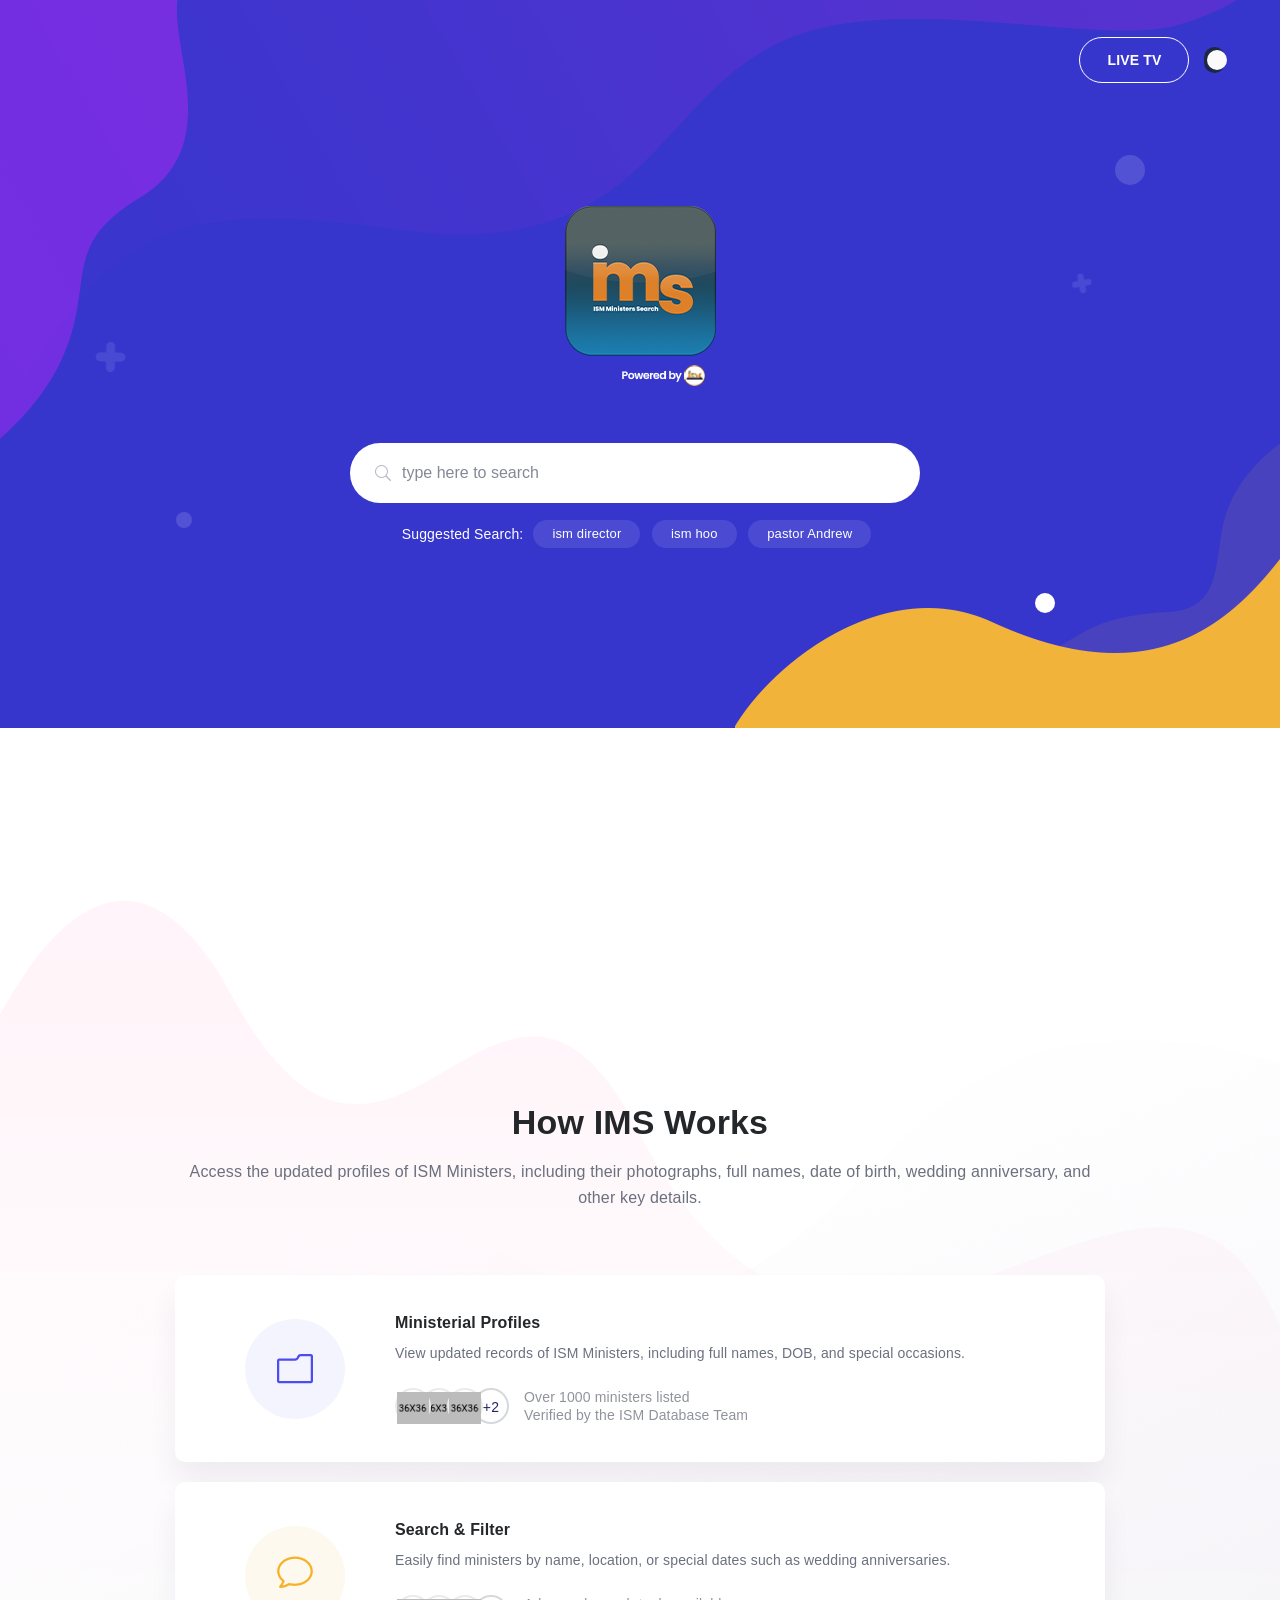
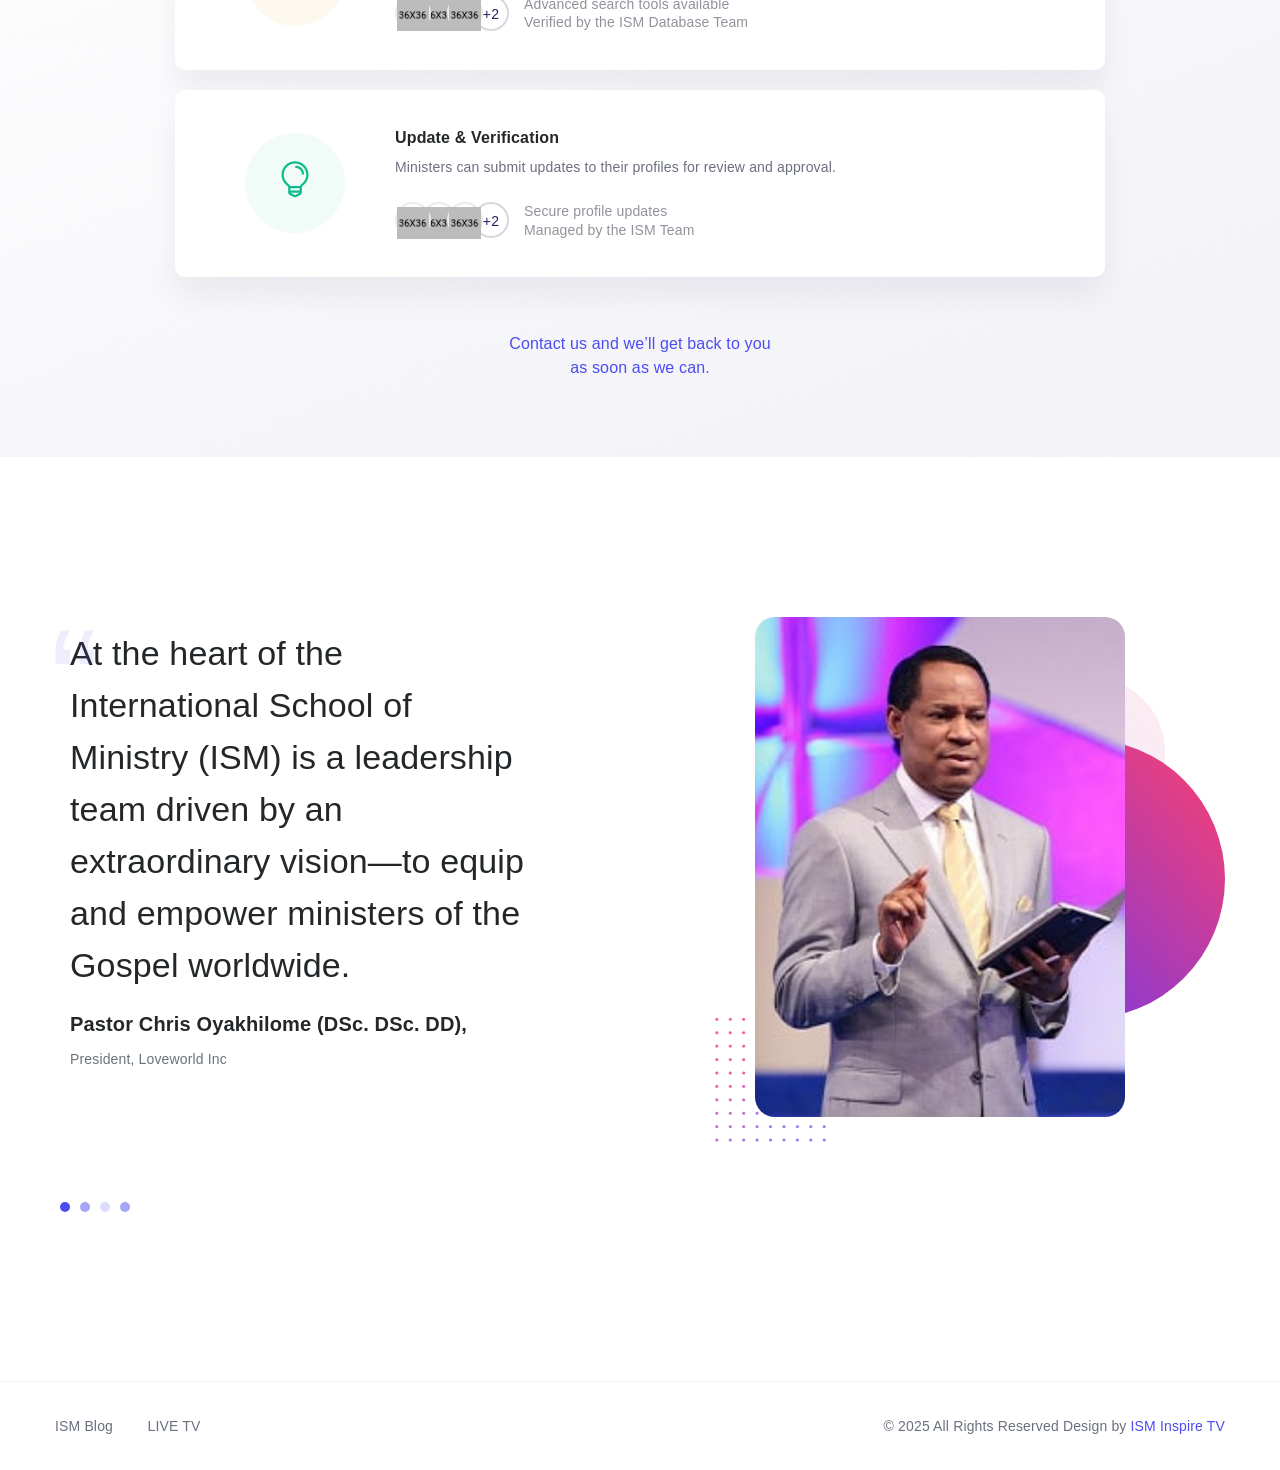
==== ims-placeholder/index.html @ 6113e7a0 "updated project files" ====
<!doctype html>
<html lang="en">

<head>
    <!-- Required meta tags -->
    <meta charset="utf-8">
    <meta name="viewport" content="width=device-width, initial-scale=1, shrink-to-fit=no">
    <link rel="shortcut icon" href="img/favicon.ico" type="image/x-icon">
    <!-- Bootstrap CSS -->
    <link rel="stylesheet" href="assets/bootstrap/css/bootstrap.min.css">
    <link rel="stylesheet" href="assets/slick/slick.css">
    <link rel="stylesheet" href="assets/slick/slick-theme.css">
    <!-- icon css-->
    <link rel="stylesheet" href="assets/elagent-icon/style.css">
    <link rel="stylesheet" href="assets/niceselectpicker/nice-select.css">
    <link rel="stylesheet" href="assets/animation/animate.css">
    <link rel="stylesheet" href="assets/mcustomscrollbar/jquery.mCustomScrollbar.min.css">
    <link rel="stylesheet" href="css/style-main.css">
    <link rel="stylesheet" href="css/responsive.css">
    <title>IMS</title>
</head>

<body data-scroll-animation="true">
    <div id="preloader">
        <div id="ctn-preloader" class="ctn-preloader">
            <div class="round_spinner">
                <div class="spinner"></div>
                <div class="text">
                    <img src="img/spinner_logo.png" alt="">
                    <h4><span>IMS</h4>
                </div>
            </div>
            <h2 class="head">Did You Know?</h2>
            <p></p>
        </div>
    </div>
    <div class="body_wrapper">
        <nav class="navbar navbar-expand-lg menu_one menu_purple sticky-nav">
            <div class="container">
              
                <button class="navbar-toggler collapsed" type="button" data-toggle="collapse"
                    data-target="#navbarSupportedContent" aria-controls="navbarSupportedContent" aria-expanded="false"
                    aria-label="Toggle navigation">
                    <span class="menu_toggle">
                        <span class="hamburger">
                            <span></span>
                            <span></span>
                            <span></span>
                        </span>
                        <span class="hamburger-cross">
                            <span></span>
                            <span></span>
                        </span>
                    </span>
                </button>

                <div class="collapse navbar-collapse" id="navbarSupportedContent">
                    <ul class="navbar-nav menu ml-auto">
                        <li class="nav-item dropdown submenu active">
                            <!--a href="index.html" class="nav-link dropdown-toggle">Home</a>
                            <i class="arrow_carrot-down_alt2 mobile_dropdown_icon" aria-hidden="false" data-toggle="dropdown"></i>
                            <ul class="dropdown-menu">
                                <li class="nav-item active"><a href="index.html" class="nav-link">Ministers Search</a></li>
                                <li class="nav-item"><a href="index-multi.html" class="nav-link">ISMPedia</a></li>
                                <li class="nav-item"><a href="index-classic.html" class="nav-link">FAQ</a></li>
                            </ul>
                        </li>
                        <li class="nav-item dropdown submenu mega_menu tab-demo">
                            <a href="#" class="nav-link dropdown-toggle" role="button" data-toggle="dropdown" aria-haspopup="true" aria-expanded="false">Docs</a>
                            <i class="arrow_carrot-down_alt2 mobile_dropdown_icon" aria-hidden="true" data-toggle="dropdown"></i>
                            <ul class="dropdown-menu sub">
                                <li>
                                    <div class="row">
                                        <div class="col-lg-5 tabHeader">
                                            <ul class="nav flex-column nav-pills" id="v-pills-tab" role="tablist" aria-orientation="vertical">
                                                <li class="nav-item active">
                                                    <a class="nav-link" id="v-pills-doc-tab" data-toggle="pill" href="#v-pills-doc" role="tab" aria-controls="v-pills-doc" aria-selected="true">Doc Archives</a>
                                                </li>
                                                <li class="nav-item">
                                                    <a class="nav-link" id="v-pills-code-tab" data-toggle="pill" href="#v-pills-code" role="tab" aria-controls="v-pills-code" aria-selected="false">Elements</a>
                                                </li>
                                                <li class="nav-item">
                                                    <a class="nav-link" id="v-pills-layout-tab" data-toggle="pill" href="#v-pills-layout" role="tab" aria-controls="v-pills-layout" aria-selected="false">Layouts</a>
                                                </li>
                                                <li class="nav-item">
                                                    <a class="nav-link" id="v-pills-tour-tab" data-toggle="pill" href="#v-pills-tour" role="tab" aria-controls="v-pills-tour" aria-selected="false">Reference</a>
                                                </li>
                                                <li class="nav-item">
                                                    <a class="nav-link" id="v-pills-content-tab" data-toggle="pill" href="#v-pills-content" role="tab" aria-controls="v-pills-content" aria-selected="false">Content</a>
                                                </li>
                                                <li class="nav-item">
                                                    <a class="nav-link" id="v-pills-pages-tab" data-toggle="pill" href="#v-pills-pages" role="tab" aria-controls="v-pills-pages" aria-selected="false">Other Pages</a>
                                                </li>
                                            </ul>
                                        </div>
                                        <div class="col-lg-7">
                                            <div class="tab-content tabContent" id="v-pills-tabContent">
                                                <div class="tab-pane fade active show" id="v-pills-doc" role="tabpanel" aria-labelledby="v-pills-doc-tab">
                                                    <div class="d-flex">
                                                        <ul class="list-unstyled tab_list">
                                                            <li> <a href="doc-main.html"> Doc Topics </a> </li>
                                                            <li> <a href="archive-doc-single.html"> Single Product </a> </li>
                                                            <li> <a href="archive-doc-multi.html"> Multi Products </a> </li>
                                                        </ul>
                                                    </div>
                                                    <div class="text">
                                                        <a href="doc-main.html">
                                                            <p>More Categories</p>
                                                        </a>
                                                        <a href="doc-main.html">
                                                            <p>All docs</p>
                                                        </a>
                                                    </div>
                                                </div>
                                                <div class="tab-pane fade" id="v-pills-code" role="tabpanel" aria-labelledby="v-pills-code-tab">
                                                    <div class="d-flex">
                                                        <ul class="list-unstyled tab_list">
                                                            <li><a href="doc-element-tab.html">Tabs</a></li>
                                                            <li><a href="doc-element-accordion.html">Accordion</a></li>
                                                            <li><a href="doc-element-notice.html">Notice</a></li>
                                                            <li><a href="doc-content-tables.html">Tables</a></li>
                                                        </ul>
                                                        <ul class="list-unstyled tab_list">
                                                            <li><a href="doc-element-hotspots.html">Image Hotspots</a></li>
                                                            <li><a href="doc-element-code.html">Source Code</a></li>
                                                            <li><a href="doc-element-lightbox.html">Image Lightbox</a></li>
                                                            <li><a href="doc-ref-cheatsheet.html">Cheatsheet</a></li>
                                                        </ul>
                                                    </div>
                                                    <div class="text">
                                                        <a href="#">
                                                            <p>More Categories</p>
                                                        </a>
                                                        <a href="doc-main.html">
                                                            <p>All docs</p>
                                                        </a>
                                                    </div>
                                                </div>
                                                <div class="tab-pane fade" id="v-pills-layout" role="tabpanel" aria-labelledby="v-pills-layout-tab">
                                                    <div class="d-flex">
                                                        <ul class="list-unstyled tab_list">
                                                            <li><a href="doc-element-hotspots.html">Left Sidebar</a></li>
                                                            <li><a href="doc-content-video.html">Full-width</a></li>
                                                            <li><a href="doc-layout-banner-gradient.html">Gradient Banner</a></li>
                                                            <li><a href="doc-layout-banner-empty.html">Without Banner</a></li>
                                                        </ul>
                                                    </div>
                                                    <div class="text">
                                                        <a href="#">
                                                            <p>More Categories</p>
                                                        </a>
                                                        <a href="#">
                                                            <p>All docs</p>
                                                        </a>
                                                    </div>
                                                </div>
                                                <div class="tab-pane fade" id="v-pills-tour" role="tabpanel" aria-labelledby="v-pills-tour-tab">
                                                    <div class="d-flex">
                                                        <ul class="list-unstyled tab_list w_100">
                                                            <li><a href="doc-ref-cheatsheet.html">Cheatsheet</a></li>
                                                            <li><a href="doc-ref-footnote.html">Footnotes</a></li>
                                                            <li><a href="doc-tour.html">Interface Tour</a></li>
                                                            <li><a href="doc-ref-can-use.html">Can I Use</a></li>
                                                            <li><a href="doc-content-tooltip.html">Tooltips & Direction</a></li>
                                                            <li><a href="doc-ref-shortcuts.html">Keyboard Shortcuts</a></li>
                                                        </ul>
                                                    </div>
                                                    <div class="text">
                                                        <a href="#">
                                                            <p>More Categories</p>
                                                        </a>
                                                        <a href="#">
                                                            <p>All docs</p>
                                                        </a>
                                                    </div>
                                                </div>
                                                <div class="tab-pane fade" id="v-pills-content" role="tabpanel" aria-labelledby="v-pills-content-tab">
                                                    <div class="d-flex">
                                                        <ul class="list-unstyled tab_list">
                                                            <li><a href="doc-content-image.html">Image</a></li>
                                                            <li><a class="active" href="doc-content-tables.html">Tables</a></li>
                                                            <li><a href="doc-content-video.html">Video</a></li>
                                                            <li><a href="typography.html">Typography</a></li>
                                                            <li><a href="doc-content-tooltip.html">Tooltips & Direction</a></li>
                                                        </ul>
                                                    </div>
                                                    <div class="text">
                                                        <a href="#">
                                                            <p>More Categories</p>
                                                        </a>
                                                        <a href="#">
                                                            <p>All docs</p>
                                                        </a>
                                                    </div>
                                                </div>
                                                <div class="tab-pane fade" id="v-pills-pages" role="tabpanel" aria-labelledby="v-pills-pages-tab">
                                                    <div class="d-flex">
                                                        <ul class="list-unstyled tab_list">
                                                            <li> <a href="onepage.html">Onepage</a> </li>
                                                            <li> <a href="doc-main.html">Doc Topics</a></li>
                                                            <li> <a href="doc-tour.html">Cheatsheet</a> </li>
                                                            <li> <a href="doc-changelog.html">Changelog</a> </li>
                                                        </ul>
                                                    </div>
                                                    <div class="text">
                                                        <a href="#">
                                                            <p>More Categories</p>
                                                        </a>
                                                        <a href="doc-main.html">
                                                            <p>All docs</p>
                                                        </a>
                                                    </div>
                                                </div>
                                            </div>
                                        </div>
                                    </div>
                                </li>
                            </ul>
                        </li>
                        <li class="nav-item dropdown submenu">
                            <a class="nav-link dropdown-toggle" href="#" role="button" data-toggle="dropdown"
                                aria-haspopup="true" aria-expanded="false">
                                Pages
                            </a>
                            <i class="arrow_carrot-down_alt2 mobile_dropdown_icon" aria-hidden="false"
                                data-toggle="dropdown"></i>
                            <ul class="dropdown-menu">
                                <li class="nav-item"><a href="onepage.html" class="nav-link">Onepage Doc</a></li>
                                <li class="nav-item"><a href="contact.html" class="nav-link">Contact</a></li>
                                <li class="nav-item"><a href="typography.html" class="nav-link">Typography</a></li>
                                <li class="nav-item"><a href="404-error.html" class="nav-link">404 Error</a></li>
                            </ul>
                        </li>
                        <li class="nav-item dropdown submenu">
                            <a class="nav-link dropdown-toggle" href="forums.html" role="button" data-toggle="dropdown" aria-haspopup="true" aria-expanded="false">
                                Forum
                            </a>
                            <i class="arrow_carrot-down_alt2 mobile_dropdown_icon" aria-hidden="false"
                               data-toggle="dropdown"></i>
                            <ul class="dropdown-menu">
                                <li class="nav-item"><a href="forums.html" class="nav-link">Forums Root</a></li>
                                <li class="nav-item"><a href="forum-topics.html" class="nav-link">Forum Topics</a></li>
                                <li class="nav-item"><a href="forum-single.html" class="nav-link">Topic Details</a></li>
                                <li class="nav-item"><a href="forum-profile.html" class="nav-link">User Profile</a></li>
                            </ul>
                        </li>
                        <li class="nav-item dropdown submenu">
                            <a class="nav-link dropdown-toggle" href="#" role="button" data-toggle="dropdown"
                                aria-haspopup="true" aria-expanded="false">
                                Blog
                            </a>
                            <i class="arrow_carrot-down_alt2 mobile_dropdown_icon" aria-hidden="false"
                                data-toggle="dropdown"></i>
                            <ul class="dropdown-menu">
                                <li class="nav-item"><a href="blog-grid.html" class="nav-link">Blog Grid</a></li>
                                <li class="nav-item"><a href="blog-grid-two.html" class="nav-link">Blog Grid Two</a>
                                </li>
                                <li class="nav-item"><a href="blog-list.html" class="nav-link">Blog List</a></li>
                                <li class="nav-item"><a href="blog-single.html" class="nav-link">Blog Details</a></li>
                            </ul>
                        </li>
                    </ul-->
                    <div class="right-nav">
                        <a class="nav_btn" href="https://isminspire.tv" target="_blank">LIVE TV</a>
                        <div class="px-2 js-darkmode-btn" title="Toggle dark mode">
                            <label for="something" class="tab-btn tab-btns">
                                <ion-icon name="moon"></ion-icon>
                            </label>
                            <label for="something" class="tab-btn">
                                <ion-icon name="sunny"></ion-icon>
                            </label>
                            <label class=" ball" for="something"></label>
                            <input type="checkbox" name="something" id="something" class="dark_mode_switcher">
                        </div>
                    </div>
                </div>
            </div>
        </nav>

        <section class="doc_banner_area banner_creative1">
            <ul class="list-unstyled banner_shap_img">
                <li><img src="img/new/banner_shap1.png" alt=""></li>
                <li><img src="img/new/banner_shap4.png" alt=""></li>
                <li><img src="img/new/banner_shap3.png" alt=""></li>
                <li><img src="img/new/banner_shap2.png" alt=""></li>
                <li><img data-parallax='{"x": -180, "y": 80, "rotateY":2000}' src="img/new/plus1.png" alt=""></li>
                <li><img data-parallax='{"x": -50, "y": -160, "rotateZ":200}' src="img/new/plus2.png" alt=""></li>
                <li></li>
                <li></li>
                <li></li>
            </ul>
            <div class="container">
                <div class="doc_banner_content">
                    <img src="img/logo2.png" alt="IMS - Powered by ISM" class="banner-image wow fadeInUp">
                </div>
                
                <form action="search_results.html" method="GET" class="header_search_form">
                        <div class="header_search_form_info">
                            <div class="form-group">
                                <div class="input-wrapper">
                                    <i class="icon_search"></i>
                                    <input type='search' id="searchbox" autocomplete="off" name="search"
                                        placeholder="type here to search" />
                                                </ul>
                                            </li>
                                        </ul>
                                    </div>  
                                </div>
                            </div>

                        </div>
                        <div class="header_search_keyword">
                            <span class="header-search-form__keywords-label">Suggested Search:</span>
                            <ul class="list-unstyled">
                                <li class="wow fadeInUp" data-wow-delay="0.2s"><a href="#">ism director</a></li>
                                <li class="wow fadeInUp" data-wow-delay="0.3s"><a href="#">ism hoo</a></li>
                                <li class="wow fadeInUp" data-wow-delay="0.4s"><a href="#">pastor Andrew</a></li>
                            </ul>
                        </div>
                    </form>
                </div>
            </div>
        </section>
        <section class="doc_community_area">
            <img class="shap_one" src="img/new/community_bg_shap_one.png" alt="">
            <img class="shap_two" src="img/new/community_bg_shap_two.png" alt="">
            <div class="container">
                <div class="doc_title text-center">
                    <h2 class="wow fadeInUp" data-wow-delay="0.2s">How IMS Works</h2>
                    <p class="wow fadeInUp" data-wow-delay="0.4s">Access the updated profiles of ISM Ministers, including their photographs, full names, date of birth, wedding anniversary, and other key details.</p>
                </div>
                
                <div class="doc_community_info">
                    <div class="doc_community_item wow fadeInUp" data-wow-delay="0.2s">
                        <div class="doc_community_icon">
                            <i class="icon_folder-alt"></i>
                        </div>
                        <div class="doc_entry_content">
                            <a href="#">
                                <h4>Ministerial Profiles</h4>
                            </a>
                            <p>View updated records of ISM Ministers, including full names, DOB, and special occasions.</p>
                            <div class="doc_entry_info">
                                <ul class="list-unstyled author_avatar">
                                    <li><img src="img/new/img_02.png" alt="Minister 1"></li>
                                    <li><img src="img/new/img_03.png" alt="Minister 2"></li>
                                    <li><img src="img/new/img_04.png" alt="Minister 3"></li>
                                    <li>+2</li>
                                </ul>
                                <div class="text">
                                    Over 1000 ministers listed<br> Verified by the ISM Database Team
                                </div>
                            </div>
                        </div>
                    </div>
                
                    <div class="doc_community_item wow fadeInUp" data-wow-delay="0.3s">
                        <div class="doc_community_icon">
                            <i class="icon_comment_alt"></i>
                        </div>
                        <div class="doc_entry_content">
                            <a href="#">
                                <h4>Search & Filter</h4>
                            </a>
                            <p>Easily find ministers by name, location, or special dates such as wedding anniversaries.</p>
                            <div class="doc_entry_info">
                                <ul class="list-unstyled author_avatar">
                                    <li><img src="img/new/img_02.png" alt="Minister 1"></li>
                                    <li><img src="img/new/img_03.png" alt="Minister 2"></li>
                                    <li><img src="img/new/img_04.png" alt="Minister 3"></li>
                                    <li>+2</li>
                                </ul>
                                <div class="text">
                                    Advanced search tools available<br> Verified by the ISM Database Team
                                </div>
                            </div>
                        </div>
                    </div>
                
                    <div class="doc_community_item wow fadeInUp" data-wow-delay="0.4s">
                        <div class="doc_community_icon">
                            <i class="icon_lightbulb_alt"></i>
                        </div>
                        <div class="doc_entry_content">
                            <a href="#">
                                <h4>Update & Verification</h4>
                            </a>
                            <p>Ministers can submit updates to their profiles for review and approval.</p>
                            <div class="doc_entry_info">
                                <ul class="list-unstyled author_avatar">
                                    <li><img src="img/new/img_02.png" alt="Minister 1"></li>
                                    <li><img src="img/new/img_03.png" alt="Minister 2"></li>
                                    <li><img src="img/new/img_04.png" alt="Minister 3"></li>
                                    <li>+2</li>
                                </ul>
                                <div class="text">
                                    Secure profile updates<br> Managed by the ISM Team
                                </div>
                            </div>
                        </div>
                    </div>
                </div>
                
                    <div class="text-center wow fadeInUp" data-wow-delay="0.4s">
                        <a href="#" class="question_text">Contact us and we’ll get back to you<br>
                            as soon as we can.
                        </a>
                    </div>
                </div>
            </div>
        </section>
        <section class="doc_testimonial_area">
            <div class="container">
                <div class="row">
                    <div class="col-lg-6">
                        <div class="doc_testimonial_slider">
                            <div class="item">
                                <h3>At the heart of the International School of Ministry (ISM) is a leadership team driven by an 
                                    extraordinary vision—to equip and empower ministers of the Gospel worldwide.</h3>
                                <div class="name"> 
                                    <h5>Pastor Chris Oyakhilome (DSc. DSc. DD),</h5>
                                    <span>President, Loveworld Inc</span>
                                </div>
                                <a href="#" class="sign"><img src="img/new/sign.png" alt=""></a>
                            </div>
                            <div class="item">
                                <h3>Pastor Chris has impacted countless lives across the globe through 
                                    his deep revelations of God’s Word, dynamic teaching ministry, and commitment 
                                    to raising ministers who walk in the fullness of their calling.</h3>
                                <div class="name">
                                    <h5>Pastor Deola Phillips,</h5>
                                    <span>Director, ISM</span>
                                </div>
                                <a href="#" class="sign"><img src="img/new/sign.png" alt=""></a>
                            </div>
                            <div class="item">
                                <h3>At the heart of the International School of Ministry (ISM) is a leadership team driven by an 
                                    extraordinary vision—to equip and empower ministers of the Gospel worldwide.</h3>
                                <div class="name">
                                    <h5>Pastor Chris Oyakhilome (DSc. DSc. DD),</h5>
                                    <span>President, Loveworld Inc</span>
                                </div>
                                <a href="#" class="sign"><img src="img/new/sign.png" alt=""></a>
                            </div>
                            <div class="item">
                                <h3>Pastor Chris has impacted countless lives across the globe through 
                                    his deep revelations of God’s Word, dynamic teaching ministry, and commitment 
                                    to raising ministers who walk in the fullness of their calling.</h3>
                                <div class="name">
                                    <h5>Pastor Deola Phillips,</h5>
                                    <span>Director, ISM</span>
                                    </div>
                                <a href="#" class="sign"><img src="img/new/sign.png" alt=""></a>
                            </div>
                        </div>
                    </div>
                    <div class="col-lg-6">
                        <div class="doc_img_slider">
                            <div class="item">
                                <img class="dot" src="img/new/dot.png" alt="">
                                <div class="round one"></div>
                                <div class="round two"></div>
                                <img src="img/pco.png" alt="">
                            </div>
                            <div class="item">
                                <img class="dot" src="img/new/dot.png" alt="">
                                <div class="round one"></div>
                                <div class="round two"></div>
                                <img src="img/pdd.png" alt="">
                            </div>
                            <div class="item">
                                <img class="dot" src="img/new/dot.png" alt="">
                                <div class="round one"></div>
                                <div class="round two"></div>
                                <img src="img/pco.png" alt="">
                            </div>
                            <div class="item">
                                <img class="dot" src="img/new/dot.png" alt="">
                                <div class="round one"></div>
                                <div class="round two"></div>
                                <img src="img/pdd.png" alt="">
                            </div>
                        </div>
                    </div>
                </div>
            </div>
        </section>

        <footer class="doc_footer_area">                        
            <div class="doc_footer_bottom">
                <div class="container d-flex justify-content-between">
                    <ul class="doc_footer_menu list-unstyled wow fadeInUp" data-wow-delay="0.2s">
                        <li><a href="#">ISM Blog</a></li>
                        <li><a href="https://isminspire.tv" target="_blank">LIVE TV</a></li>

                    </ul>
                    <p class="wow fadeInUp" data-wow-delay="0.3s">© 2025 All Rights Reserved Design by
                        <span>ISM Inspire TV</span>
                    </p>
                </div>
            </div>
        </footer>
    </div>

    <!-- Back to top button -->
    <a id="back-to-top" title="Back to Top"></a>

    <!-- Optional JavaScript -->
    <!-- jQuery first, then Popper.js, then Bootstrap JS -->
    <script src="js/jquery-3.5.1.min.js"></script>
    <script src="assets/bootstrap/js/popper.min.js"></script>
    <script src="assets/bootstrap/js/bootstrap.min.js"></script>
    <script src="js/pre-loader.js"></script>
    <script src="assets/slick/slick.min.js"></script>
    <script src="js/jquery.parallax-scroll.js"></script>
    <script src="assets/niceselectpicker/jquery.nice-select.min.js"></script>
    <script src="assets/wow/wow.min.js"></script>
    <script src="assets/mcustomscrollbar/jquery.mCustomScrollbar.concat.min.js"></script>
    <script src="assets/magnify-pop/jquery.magnific-popup.min.js"></script>
    <script src="js/plugins.js"></script>
    <script src="https://unpkg.com/ionicons@5.4.0/dist/ionicons.js"></script>
    <script src="js/main.js"></script>
</body>
</html>
---- ims-placeholder/assets/elagent-icon/style.css ----
@font-face {
	font-family: 'ElegantIcons';
	src:url('fonts/ElegantIcons.eot');
	src:url('fonts/ElegantIcons.eot?#iefix') format('embedded-opentype'),
		url('fonts/ElegantIcons.woff') format('woff'),
		url('fonts/ElegantIcons.ttf') format('truetype'),
		url('fonts/ElegantIcons.svg#ElegantIcons') format('svg');
	font-weight: normal;
	font-style: normal;
}

/* Use the following CSS code if you want to use data attributes for inserting your icons */
[data-icon]:before {
	font-family: 'ElegantIcons';
	content: attr(data-icon);
	speak: none;
	font-weight: normal;
	font-variant: normal;
	text-transform: none;
	line-height: 1;
	-webkit-font-smoothing: antialiased;
	-moz-osx-font-smoothing: grayscale;
}

/* Use the following CSS code if you want to have a class per icon */
/*
Instead of a list of all class selectors,
you can use the generic selector below, but it's slower:
[class*="your-class-prefix"] {
*/
.arrow_up, .arrow_down, .arrow_left, .arrow_right, .arrow_left-up, .arrow_right-up, .arrow_right-down, .arrow_left-down, .arrow-up-down, .arrow_up-down_alt, .arrow_left-right_alt, .arrow_left-right, .arrow_expand_alt2, .arrow_expand_alt, .arrow_condense, .arrow_expand, .arrow_move, .arrow_carrot-up, .arrow_carrot-down, .arrow_carrot-left, .arrow_carrot-right, .arrow_carrot-2up, .arrow_carrot-2down, .arrow_carrot-2left, .arrow_carrot-2right, .arrow_carrot-up_alt2, .arrow_carrot-down_alt2, .arrow_carrot-left_alt2, .arrow_carrot-right_alt2, .arrow_carrot-2up_alt2, .arrow_carrot-2down_alt2, .arrow_carrot-2left_alt2, .arrow_carrot-2right_alt2, .arrow_triangle-up, .arrow_triangle-down, .arrow_triangle-left, .arrow_triangle-right, .arrow_triangle-up_alt2, .arrow_triangle-down_alt2, .arrow_triangle-left_alt2, .arrow_triangle-right_alt2, .arrow_back, .icon_minus-06, .icon_plus, .icon_close, .icon_check, .icon_minus_alt2, .icon_plus_alt2, .icon_close_alt2, .icon_check_alt2, .icon_zoom-out_alt, .icon_zoom-in_alt, .icon_search, .icon_box-empty, .icon_box-selected, .icon_minus-box, .icon_plus-box, .icon_box-checked, .icon_circle-empty, .icon_circle-slelected, .icon_stop_alt2, .icon_stop, .icon_pause_alt2, .icon_pause, .icon_menu, .icon_menu-square_alt2, .icon_menu-circle_alt2, .icon_ul, .icon_ol, .icon_adjust-horiz, .icon_adjust-vert, .icon_document_alt, .icon_documents_alt, .icon_pencil, .icon_pencil-edit_alt, .icon_pencil-edit, .icon_folder-alt, .icon_folder-open_alt, .icon_folder-add_alt, .icon_info_alt, .icon_error-oct_alt, .icon_error-circle_alt, .icon_error-triangle_alt, .icon_question_alt2, .icon_question, .icon_comment_alt, .icon_chat_alt, .icon_vol-mute_alt, .icon_volume-low_alt, .icon_volume-high_alt, .icon_quotations, .icon_quotations_alt2, .icon_clock_alt, .icon_lock_alt, .icon_lock-open_alt, .icon_key_alt, .icon_cloud_alt, .icon_cloud-upload_alt, .icon_cloud-download_alt, .icon_image, .icon_images, .icon_lightbulb_alt, .icon_gift_alt, .icon_house_alt, .icon_genius, .icon_mobile, .icon_tablet, .icon_laptop, .icon_desktop, .icon_camera_alt, .icon_mail_alt, .icon_cone_alt, .icon_ribbon_alt, .icon_bag_alt, .icon_creditcard, .icon_cart_alt, .icon_paperclip, .icon_tag_alt, .icon_tags_alt, .icon_trash_alt, .icon_cursor_alt, .icon_mic_alt, .icon_compass_alt, .icon_pin_alt, .icon_pushpin_alt, .icon_map_alt, .icon_drawer_alt, .icon_toolbox_alt, .icon_book_alt, .icon_calendar, .icon_film, .icon_table, .icon_contacts_alt, .icon_headphones, .icon_lifesaver, .icon_piechart, .icon_refresh, .icon_link_alt, .icon_link, .icon_loading, .icon_blocked, .icon_archive_alt, .icon_heart_alt, .icon_star_alt, .icon_star-half_alt, .icon_star, .icon_star-half, .icon_tools, .icon_tool, .icon_cog, .icon_cogs, .arrow_up_alt, .arrow_down_alt, .arrow_left_alt, .arrow_right_alt, .arrow_left-up_alt, .arrow_right-up_alt, .arrow_right-down_alt, .arrow_left-down_alt, .arrow_condense_alt, .arrow_expand_alt3, .arrow_carrot_up_alt, .arrow_carrot-down_alt, .arrow_carrot-left_alt, .arrow_carrot-right_alt, .arrow_carrot-2up_alt, .arrow_carrot-2dwnn_alt, .arrow_carrot-2left_alt, .arrow_carrot-2right_alt, .arrow_triangle-up_alt, .arrow_triangle-down_alt, .arrow_triangle-left_alt, .arrow_triangle-right_alt, .icon_minus_alt, .icon_plus_alt, .icon_close_alt, .icon_check_alt, .icon_zoom-out, .icon_zoom-in, .icon_stop_alt, .icon_menu-square_alt, .icon_menu-circle_alt, .icon_document, .icon_documents, .icon_pencil_alt, .icon_folder, .icon_folder-open, .icon_folder-add, .icon_folder_upload, .icon_folder_download, .icon_info, .icon_error-circle, .icon_error-oct, .icon_error-triangle, .icon_question_alt, .icon_comment, .icon_chat, .icon_vol-mute, .icon_volume-low, .icon_volume-high, .icon_quotations_alt, .icon_clock, .icon_lock, .icon_lock-open, .icon_key, .icon_cloud, .icon_cloud-upload, .icon_cloud-download, .icon_lightbulb, .icon_gift, .icon_house, .icon_camera, .icon_mail, .icon_cone, .icon_ribbon, .icon_bag, .icon_cart, .icon_tag, .icon_tags, .icon_trash, .icon_cursor, .icon_mic, .icon_compass, .icon_pin, .icon_pushpin, .icon_map, .icon_drawer, .icon_toolbox, .icon_book, .icon_contacts, .icon_archive, .icon_heart, .icon_profile, .icon_group, .icon_grid-2x2, .icon_grid-3x3, .icon_music, .icon_pause_alt, .icon_phone, .icon_upload, .icon_download, .social_facebook, .social_twitter, .social_pinterest, .social_googleplus, .social_tumblr, .social_tumbleupon, .social_wordpress, .social_instagram, .social_dribbble, .social_vimeo, .social_linkedin, .social_rss, .social_deviantart, .social_share, .social_myspace, .social_skype, .social_youtube, .social_picassa, .social_googledrive, .social_flickr, .social_blogger, .social_spotify, .social_delicious, .social_facebook_circle, .social_twitter_circle, .social_pinterest_circle, .social_googleplus_circle, .social_tumblr_circle, .social_stumbleupon_circle, .social_wordpress_circle, .social_instagram_circle, .social_dribbble_circle, .social_vimeo_circle, .social_linkedin_circle, .social_rss_circle, .social_deviantart_circle, .social_share_circle, .social_myspace_circle, .social_skype_circle, .social_youtube_circle, .social_picassa_circle, .social_googledrive_alt2, .social_flickr_circle, .social_blogger_circle, .social_spotify_circle, .social_delicious_circle, .social_facebook_square, .social_twitter_square, .social_pinterest_square, .social_googleplus_square, .social_tumblr_square, .social_stumbleupon_square, .social_wordpress_square, .social_instagram_square, .social_dribbble_square, .social_vimeo_square, .social_linkedin_square, .social_rss_square, .social_deviantart_square, .social_share_square, .social_myspace_square, .social_skype_square, .social_youtube_square, .social_picassa_square, .social_googledrive_square, .social_flickr_square, .social_blogger_square, .social_spotify_square, .social_delicious_square, .icon_printer, .icon_calulator, .icon_building, .icon_floppy, .icon_drive, .icon_search-2, .icon_id, .icon_id-2, .icon_puzzle, .icon_like, .icon_dislike, .icon_mug, .icon_currency, .icon_wallet, .icon_pens, .icon_easel, .icon_flowchart, .icon_datareport, .icon_briefcase, .icon_shield, .icon_percent, .icon_globe, .icon_globe-2, .icon_target, .icon_hourglass, .icon_balance, .icon_rook, .icon_printer-alt, .icon_calculator_alt, .icon_building_alt, .icon_floppy_alt, .icon_drive_alt, .icon_search_alt, .icon_id_alt, .icon_id-2_alt, .icon_puzzle_alt, .icon_like_alt, .icon_dislike_alt, .icon_mug_alt, .icon_currency_alt, .icon_wallet_alt, .icon_pens_alt, .icon_easel_alt, .icon_flowchart_alt, .icon_datareport_alt, .icon_briefcase_alt, .icon_shield_alt, .icon_percent_alt, .icon_globe_alt, .icon_clipboard {
	font-family: 'ElegantIcons';
	speak: none;
	font-style: normal;
	font-weight: normal;
	font-variant: normal;
	text-transform: none;
	line-height: 1;
	-webkit-font-smoothing: antialiased;
}
.arrow_up:before {
	content: "\21";
}
.arrow_down:before {
	content: "\22";
}
.arrow_left:before {
	content: "\23";
}
.arrow_right:before {
	content: "\24";
}
.arrow_left-up:before {
	content: "\25";
}
.arrow_right-up:before {
	content: "\26";
}
.arrow_right-down:before {
	content: "\27";
}
.arrow_left-down:before {
	content: "\28";
}
.arrow-up-down:before {
	content: "\29";
}
.arrow_up-down_alt:before {
	content: "\2a";
}
.arrow_left-right_alt:before {
	content: "\2b";
}
.arrow_left-right:before {
	content: "\2c";
}
.arrow_expand_alt2:before {
	content: "\2d";
}
.arrow_expand_alt:before {
	content: "\2e";
}
.arrow_condense:before {
	content: "\2f";
}
.arrow_expand:before {
	content: "\30";
}
.arrow_move:before {
	content: "\31";
}
.arrow_carrot-up:before {
	content: "\32";
}
.arrow_carrot-down:before {
	content: "\33";
}
.arrow_carrot-left:before {
	content: "\34";
}
.arrow_carrot-right:before {
	content: "\35";
}
.arrow_carrot-2up:before {
	content: "\36";
}
.arrow_carrot-2down:before {
	content: "\37";
}
.arrow_carrot-2left:before {
	content: "\38";
}
.arrow_carrot-2right:before {
	content: "\39";
}
.arrow_carrot-up_alt2:before {
	content: "\3a";
}
.arrow_carrot-down_alt2:before {
	content: "\3b";
}
.arrow_carrot-left_alt2:before {
	content: "\3c";
}
.arrow_carrot-right_alt2:before {
	content: "\3d";
}
.arrow_carrot-2up_alt2:before {
	content: "\3e";
}
.arrow_carrot-2down_alt2:before {
	content: "\3f";
}
.arrow_carrot-2left_alt2:before {
	content: "\40";
}
.arrow_carrot-2right_alt2:before {
	content: "\41";
}
.arrow_triangle-up:before {
	content: "\42";
}
.arrow_triangle-down:before {
	content: "\43";
}
.arrow_triangle-left:before {
	content: "\44";
}
.arrow_triangle-right:before {
	content: "\45";
}
.arrow_triangle-up_alt2:before {
	content: "\46";
}
.arrow_triangle-down_alt2:before {
	content: "\47";
}
.arrow_triangle-left_alt2:before {
	content: "\48";
}
.arrow_triangle-right_alt2:before {
	content: "\49";
}
.arrow_back:before {
	content: "\4a";
}
.icon_minus-06:before {
	content: "\4b";
}
.icon_plus:before {
	content: "\4c";
}
.icon_close:before {
	content: "\4d";
}
.icon_check:before {
	content: "\4e";
}
.icon_minus_alt2:before {
	content: "\4f";
}
.icon_plus_alt2:before {
	content: "\50";
}
.icon_close_alt2:before {
	content: "\51";
}
.icon_check_alt2:before {
	content: "\52";
}
.icon_zoom-out_alt:before {
	content: "\53";
}
.icon_zoom-in_alt:before {
	content: "\54";
}
.icon_search:before {
	content: "\55";
}
.icon_box-empty:before {
	content: "\56";
}
.icon_box-selected:before {
	content: "\57";
}
.icon_minus-box:before {
	content: "\58";
}
.icon_plus-box:before {
	content: "\59";
}
.icon_box-checked:before {
	content: "\5a";
}
.icon_circle-empty:before {
	content: "\5b";
}
.icon_circle-slelected:before {
	content: "\5c";
}
.icon_stop_alt2:before {
	content: "\5d";
}
.icon_stop:before {
	content: "\5e";
}
.icon_pause_alt2:before {
	content: "\5f";
}
.icon_pause:before {
	content: "\60";
}
.icon_menu:before {
	content: "\61";
}
.icon_menu-square_alt2:before {
	content: "\62";
}
.icon_menu-circle_alt2:before {
	content: "\63";
}
.icon_ul:before {
	content: "\64";
}
.icon_ol:before {
	content: "\65";
}
.icon_adjust-horiz:before {
	content: "\66";
}
.icon_adjust-vert:before {
	content: "\67";
}
.icon_document_alt:before {
	content: "\68";
}
.icon_documents_alt:before {
	content: "\69";
}
.icon_pencil:before {
	content: "\6a";
}
.icon_pencil-edit_alt:before {
	content: "\6b";
}
.icon_pencil-edit:before {
	content: "\6c";
}
.icon_folder-alt:before {
	content: "\6d";
}
.icon_folder-open_alt:before {
	content: "\6e";
}
.icon_folder-add_alt:before {
	content: "\6f";
}
.icon_info_alt:before {
	content: "\70";
}
.icon_error-oct_alt:before {
	content: "\71";
}
.icon_error-circle_alt:before {
	content: "\72";
}
.icon_error-triangle_alt:before {
	content: "\73";
}
.icon_question_alt2:before {
	content: "\74";
}
.icon_question:before {
	content: "\75";
}
.icon_comment_alt:before {
	content: "\76";
}
.icon_chat_alt:before {
	content: "\77";
}
.icon_vol-mute_alt:before {
	content: "\78";
}
.icon_volume-low_alt:before {
	content: "\79";
}
.icon_volume-high_alt:before {
	content: "\7a";
}
.icon_quotations:before {
	content: "\7b";
}
.icon_quotations_alt2:before {
	content: "\7c";
}
.icon_clock_alt:before {
	content: "\7d";
}
.icon_lock_alt:before {
	content: "\7e";
}
.icon_lock-open_alt:before {
	content: "\e000";
}
.icon_key_alt:before {
	content: "\e001";
}
.icon_cloud_alt:before {
	content: "\e002";
}
.icon_cloud-upload_alt:before {
	content: "\e003";
}
.icon_cloud-download_alt:before {
	content: "\e004";
}
.icon_image:before {
	content: "\e005";
}
.icon_images:before {
	content: "\e006";
}
.icon_lightbulb_alt:before {
	content: "\e007";
}
.icon_gift_alt:before {
	content: "\e008";
}
.icon_house_alt:before {
	content: "\e009";
}
.icon_genius:before {
	content: "\e00a";
}
.icon_mobile:before {
	content: "\e00b";
}
.icon_tablet:before {
	content: "\e00c";
}
.icon_laptop:before {
	content: "\e00d";
}
.icon_desktop:before {
	content: "\e00e";
}
.icon_camera_alt:before {
	content: "\e00f";
}
.icon_mail_alt:before {
	content: "\e010";
}
.icon_cone_alt:before {
	content: "\e011";
}
.icon_ribbon_alt:before {
	content: "\e012";
}
.icon_bag_alt:before {
	content: "\e013";
}
.icon_creditcard:before {
	content: "\e014";
}
.icon_cart_alt:before {
	content: "\e015";
}
.icon_paperclip:before {
	content: "\e016";
}
.icon_tag_alt:before {
	content: "\e017";
}
.icon_tags_alt:before {
	content: "\e018";
}
.icon_trash_alt:before {
	content: "\e019";
}
.icon_cursor_alt:before {
	content: "\e01a";
}
.icon_mic_alt:before {
	content: "\e01b";
}
.icon_compass_alt:before {
	content: "\e01c";
}
.icon_pin_alt:before {
	content: "\e01d";
}
.icon_pushpin_alt:before {
	content: "\e01e";
}
.icon_map_alt:before {
	content: "\e01f";
}
.icon_drawer_alt:before {
	content: "\e020";
}
.icon_toolbox_alt:before {
	content: "\e021";
}
.icon_book_alt:before {
	content: "\e022";
}
.icon_calendar:before {
	content: "\e023";
}
.icon_film:before {
	content: "\e024";
}
.icon_table:before {
	content: "\e025";
}
.icon_contacts_alt:before {
	content: "\e026";
}
.icon_headphones:before {
	content: "\e027";
}
.icon_lifesaver:before {
	content: "\e028";
}
.icon_piechart:before {
	content: "\e029";
}
.icon_refresh:before {
	content: "\e02a";
}
.icon_link_alt:before {
	content: "\e02b";
}
.icon_link:before {
	content: "\e02c";
}
.icon_loading:before {
	content: "\e02d";
}
.icon_blocked:before {
	content: "\e02e";
}
.icon_archive_alt:before {
	content: "\e02f";
}
.icon_heart_alt:before {
	content: "\e030";
}
.icon_star_alt:before {
	content: "\e031";
}
.icon_star-half_alt:before {
	content: "\e032";
}
.icon_star:before {
	content: "\e033";
}
.icon_star-half:before {
	content: "\e034";
}
.icon_tools:before {
	content: "\e035";
}
.icon_tool:before {
	content: "\e036";
}
.icon_cog:before {
	content: "\e037";
}
.icon_cogs:before {
	content: "\e038";
}
.arrow_up_alt:before {
	content: "\e039";
}
.arrow_down_alt:before {
	content: "\e03a";
}
.arrow_left_alt:before {
	content: "\e03b";
}
.arrow_right_alt:before {
	content: "\e03c";
}
.arrow_left-up_alt:before {
	content: "\e03d";
}
.arrow_right-up_alt:before {
	content: "\e03e";
}
.arrow_right-down_alt:before {
	content: "\e03f";
}
.arrow_left-down_alt:before {
	content: "\e040";
}
.arrow_condense_alt:before {
	content: "\e041";
}
.arrow_expand_alt3:before {
	content: "\e042";
}
.arrow_carrot_up_alt:before {
	content: "\e043";
}
.arrow_carrot-down_alt:before {
	content: "\e044";
}
.arrow_carrot-left_alt:before {
	content: "\e045";
}
.arrow_carrot-right_alt:before {
	content: "\e046";
}
.arrow_carrot-2up_alt:before {
	content: "\e047";
}
.arrow_carrot-2dwnn_alt:before {
	content: "\e048";
}
.arrow_carrot-2left_alt:before {
	content: "\e049";
}
.arrow_carrot-2right_alt:before {
	content: "\e04a";
}
.arrow_triangle-up_alt:before {
	content: "\e04b";
}
.arrow_triangle-down_alt:before {
	content: "\e04c";
}
.arrow_triangle-left_alt:before {
	content: "\e04d";
}
.arrow_triangle-right_alt:before {
	content: "\e04e";
}
.icon_minus_alt:before {
	content: "\e04f";
}
.icon_plus_alt:before {
	content: "\e050";
}
.icon_close_alt:before {
	content: "\e051";
}
.icon_check_alt:before {
	content: "\e052";
}
.icon_zoom-out:before {
	content: "\e053";
}
.icon_zoom-in:before {
	content: "\e054";
}
.icon_stop_alt:before {
	content: "\e055";
}
.icon_menu-square_alt:before {
	content: "\e056";
}
.icon_menu-circle_alt:before {
	content: "\e057";
}
.icon_document:before {
	content: "\e058";
}
.icon_documents:before {
	content: "\e059";
}
.icon_pencil_alt:before {
	content: "\e05a";
}
.icon_folder:before {
	content: "\e05b";
}
.icon_folder-open:before {
	content: "\e05c";
}
.icon_folder-add:before {
	content: "\e05d";
}
.icon_folder_upload:before {
	content: "\e05e";
}
.icon_folder_download:before {
	content: "\e05f";
}
.icon_info:before {
	content: "\e060";
}
.icon_error-circle:before {
	content: "\e061";
}
.icon_error-oct:before {
	content: "\e062";
}
.icon_error-triangle:before {
	content: "\e063";
}
.icon_question_alt:before {
	content: "\e064";
}
.icon_comment:before {
	content: "\e065";
}
.icon_chat:before {
	content: "\e066";
}
.icon_vol-mute:before {
	content: "\e067";
}
.icon_volume-low:before {
	content: "\e068";
}
.icon_volume-high:before {
	content: "\e069";
}
.icon_quotations_alt:before {
	content: "\e06a";
}
.icon_clock:before {
	content: "\e06b";
}
.icon_lock:before {
	content: "\e06c";
}
.icon_lock-open:before {
	content: "\e06d";
}
.icon_key:before {
	content: "\e06e";
}
.icon_cloud:before {
	content: "\e06f";
}
.icon_cloud-upload:before {
	content: "\e070";
}
.icon_cloud-download:before {
	content: "\e071";
}
.icon_lightbulb:before {
	content: "\e072";
}
.icon_gift:before {
	content: "\e073";
}
.icon_house:before {
	content: "\e074";
}
.icon_camera:before {
	content: "\e075";
}
.icon_mail:before {
	content: "\e076";
}
.icon_cone:before {
	content: "\e077";
}
.icon_ribbon:before {
	content: "\e078";
}
.icon_bag:before {
	content: "\e079";
}
.icon_cart:before {
	content: "\e07a";
}
.icon_tag:before {
	content: "\e07b";
}
.icon_tags:before {
	content: "\e07c";
}
.icon_trash:before {
	content: "\e07d";
}
.icon_cursor:before {
	content: "\e07e";
}
.icon_mic:before {
	content: "\e07f";
}
.icon_compass:before {
	content: "\e080";
}
.icon_pin:before {
	content: "\e081";
}
.icon_pushpin:before {
	content: "\e082";
}
.icon_map:before {
	content: "\e083";
}
.icon_drawer:before {
	content: "\e084";
}
.icon_toolbox:before {
	content: "\e085";
}
.icon_book:before {
	content: "\e086";
}
.icon_contacts:before {
	content: "\e087";
}
.icon_archive:before {
	content: "\e088";
}
.icon_heart:before {
	content: "\e089";
}
.icon_profile:before {
	content: "\e08a";
}
.icon_group:before {
	content: "\e08b";
}
.icon_grid-2x2:before {
	content: "\e08c";
}
.icon_grid-3x3:before {
	content: "\e08d";
}
.icon_music:before {
	content: "\e08e";
}
.icon_pause_alt:before {
	content: "\e08f";
}
.icon_phone:before {
	content: "\e090";
}
.icon_upload:before {
	content: "\e091";
}
.icon_download:before {
	content: "\e092";
}
.social_facebook:before {
	content: "\e093";
}
.social_twitter:before {
	content: "\e094";
}
.social_pinterest:before {
	content: "\e095";
}
.social_googleplus:before {
	content: "\e096";
}
.social_tumblr:before {
	content: "\e097";
}
.social_tumbleupon:before {
	content: "\e098";
}
.social_wordpress:before {
	content: "\e099";
}
.social_instagram:before {
	content: "\e09a";
}
.social_dribbble:before {
	content: "\e09b";
}
.social_vimeo:before {
	content: "\e09c";
}
.social_linkedin:before {
	content: "\e09d";
}
.social_rss:before {
	content: "\e09e";
}
.social_deviantart:before {
	content: "\e09f";
}
.social_share:before {
	content: "\e0a0";
}
.social_myspace:before {
	content: "\e0a1";
}
.social_skype:before {
	content: "\e0a2";
}
.social_youtube:before {
	content: "\e0a3";
}
.social_picassa:before {
	content: "\e0a4";
}
.social_googledrive:before {
	content: "\e0a5";
}
.social_flickr:before {
	content: "\e0a6";
}
.social_blogger:before {
	content: "\e0a7";
}
.social_spotify:before {
	content: "\e0a8";
}
.social_delicious:before {
	content: "\e0a9";
}
.social_facebook_circle:before {
	content: "\e0aa";
}
.social_twitter_circle:before {
	content: "\e0ab";
}
.social_pinterest_circle:before {
	content: "\e0ac";
}
.social_googleplus_circle:before {
	content: "\e0ad";
}
.social_tumblr_circle:before {
	content: "\e0ae";
}
.social_stumbleupon_circle:before {
	content: "\e0af";
}
.social_wordpress_circle:before {
	content: "\e0b0";
}
.social_instagram_circle:before {
	content: "\e0b1";
}
.social_dribbble_circle:before {
	content: "\e0b2";
}
.social_vimeo_circle:before {
	content: "\e0b3";
}
.social_linkedin_circle:before {
	content: "\e0b4";
}
.social_rss_circle:before {
	content: "\e0b5";
}
.social_deviantart_circle:before {
	content: "\e0b6";
}
.social_share_circle:before {
	content: "\e0b7";
}
.social_myspace_circle:before {
	content: "\e0b8";
}
.social_skype_circle:before {
	content: "\e0b9";
}
.social_youtube_circle:before {
	content: "\e0ba";
}
.social_picassa_circle:before {
	content: "\e0bb";
}
.social_googledrive_alt2:before {
	content: "\e0bc";
}
.social_flickr_circle:before {
	content: "\e0bd";
}
.social_blogger_circle:before {
	content: "\e0be";
}
.social_spotify_circle:before {
	content: "\e0bf";
}
.social_delicious_circle:before {
	content: "\e0c0";
}
.social_facebook_square:before {
	content: "\e0c1";
}
.social_twitter_square:before {
	content: "\e0c2";
}
.social_pinterest_square:before {
	content: "\e0c3";
}
.social_googleplus_square:before {
	content: "\e0c4";
}
.social_tumblr_square:before {
	content: "\e0c5";
}
.social_stumbleupon_square:before {
	content: "\e0c6";
}
.social_wordpress_square:before {
	content: "\e0c7";
}
.social_instagram_square:before {
	content: "\e0c8";
}
.social_dribbble_square:before {
	content: "\e0c9";
}
.social_vimeo_square:before {
	content: "\e0ca";
}
.social_linkedin_square:before {
	content: "\e0cb";
}
.social_rss_square:before {
	content: "\e0cc";
}
.social_deviantart_square:before {
	content: "\e0cd";
}
.social_share_square:before {
	content: "\e0ce";
}
.social_myspace_square:before {
	content: "\e0cf";
}
.social_skype_square:before {
	content: "\e0d0";
}
.social_youtube_square:before {
	content: "\e0d1";
}
.social_picassa_square:before {
	content: "\e0d2";
}
.social_googledrive_square:before {
	content: "\e0d3";
}
.social_flickr_square:before {
	content: "\e0d4";
}
.social_blogger_square:before {
	content: "\e0d5";
}
.social_spotify_square:before {
	content: "\e0d6";
}
.social_delicious_square:before {
	content: "\e0d7";
}
.icon_printer:before {
	content: "\e103";
}
.icon_calulator:before {
	content: "\e0ee";
}
.icon_building:before {
	content: "\e0ef";
}
.icon_floppy:before {
	content: "\e0e8";
}
.icon_drive:before {
	content: "\e0ea";
}
.icon_search-2:before {
	content: "\e101";
}
.icon_id:before {
	content: "\e107";
}
.icon_id-2:before {
	content: "\e108";
}
.icon_puzzle:before {
	content: "\e102";
}
.icon_like:before {
	content: "\e106";
}
.icon_dislike:before {
	content: "\e0eb";
}
.icon_mug:before {
	content: "\e105";
}
.icon_currency:before {
	content: "\e0ed";
}
.icon_wallet:before {
	content: "\e100";
}
.icon_pens:before {
	content: "\e104";
}
.icon_easel:before {
	content: "\e0e9";
}
.icon_flowchart:before {
	content: "\e109";
}
.icon_datareport:before {
	content: "\e0ec";
}
.icon_briefcase:before {
	content: "\e0fe";
}
.icon_shield:before {
	content: "\e0f6";
}
.icon_percent:before {
	content: "\e0fb";
}
.icon_globe:before {
	content: "\e0e2";
}
.icon_globe-2:before {
	content: "\e0e3";
}
.icon_target:before {
	content: "\e0f5";
}
.icon_hourglass:before {
	content: "\e0e1";
}
.icon_balance:before {
	content: "\e0ff";
}
.icon_rook:before {
	content: "\e0f8";
}
.icon_printer-alt:before {
	content: "\e0fa";
}
.icon_calculator_alt:before {
	content: "\e0e7";
}
.icon_building_alt:before {
	content: "\e0fd";
}
.icon_floppy_alt:before {
	content: "\e0e4";
}
.icon_drive_alt:before {
	content: "\e0e5";
}
.icon_search_alt:before {
	content: "\e0f7";
}
.icon_id_alt:before {
	content: "\e0e0";
}
.icon_id-2_alt:before {
	content: "\e0fc";
}
.icon_puzzle_alt:before {
	content: "\e0f9";
}
.icon_like_alt:before {
	content: "\e0dd";
}
.icon_dislike_alt:before {
	content: "\e0f1";
}
.icon_mug_alt:before {
	content: "\e0dc";
}
.icon_currency_alt:before {
	content: "\e0f3";
}
.icon_wallet_alt:before {
	content: "\e0d8";
}
.icon_pens_alt:before {
	content: "\e0db";
}
.icon_easel_alt:before {
	content: "\e0f0";
}
.icon_flowchart_alt:before {
	content: "\e0df";
}
.icon_datareport_alt:before {
	content: "\e0f2";
}
.icon_briefcase_alt:before {
	content: "\e0f4";
}
.icon_shield_alt:before {
	content: "\e0d9";
}
.icon_percent_alt:before {
	content: "\e0da";
}
.icon_globe_alt:before {
	content: "\e0de";
}
.icon_clipboard:before {
	content: "\e0e6";
}


	.glyph {
		float: left;
		text-align: center;
		padding: .75em;
		margin: .4em 1.5em .75em 0;
		width: 6em;
text-shadow: none;
	}
        .glyph_big {
        font-size: 128px;
        color: #59c5dc;
        float: left;
        margin-right: 20px;
        }

        .glyph div { padding-bottom: 10px;}

	.glyph input {
		font-family: consolas, monospace;
		font-size: 12px;
		width: 100%;
		text-align: center;
		border: 0;
		box-shadow: 0 0 0 1px #ccc;
		padding: .2em;
                -moz-border-radius: 5px;
                -webkit-border-radius: 5px;
	}
	.centered {
		margin-left: auto;
		margin-right: auto;
	}
	.glyph .fs1 {
		font-size: 2em;
	}
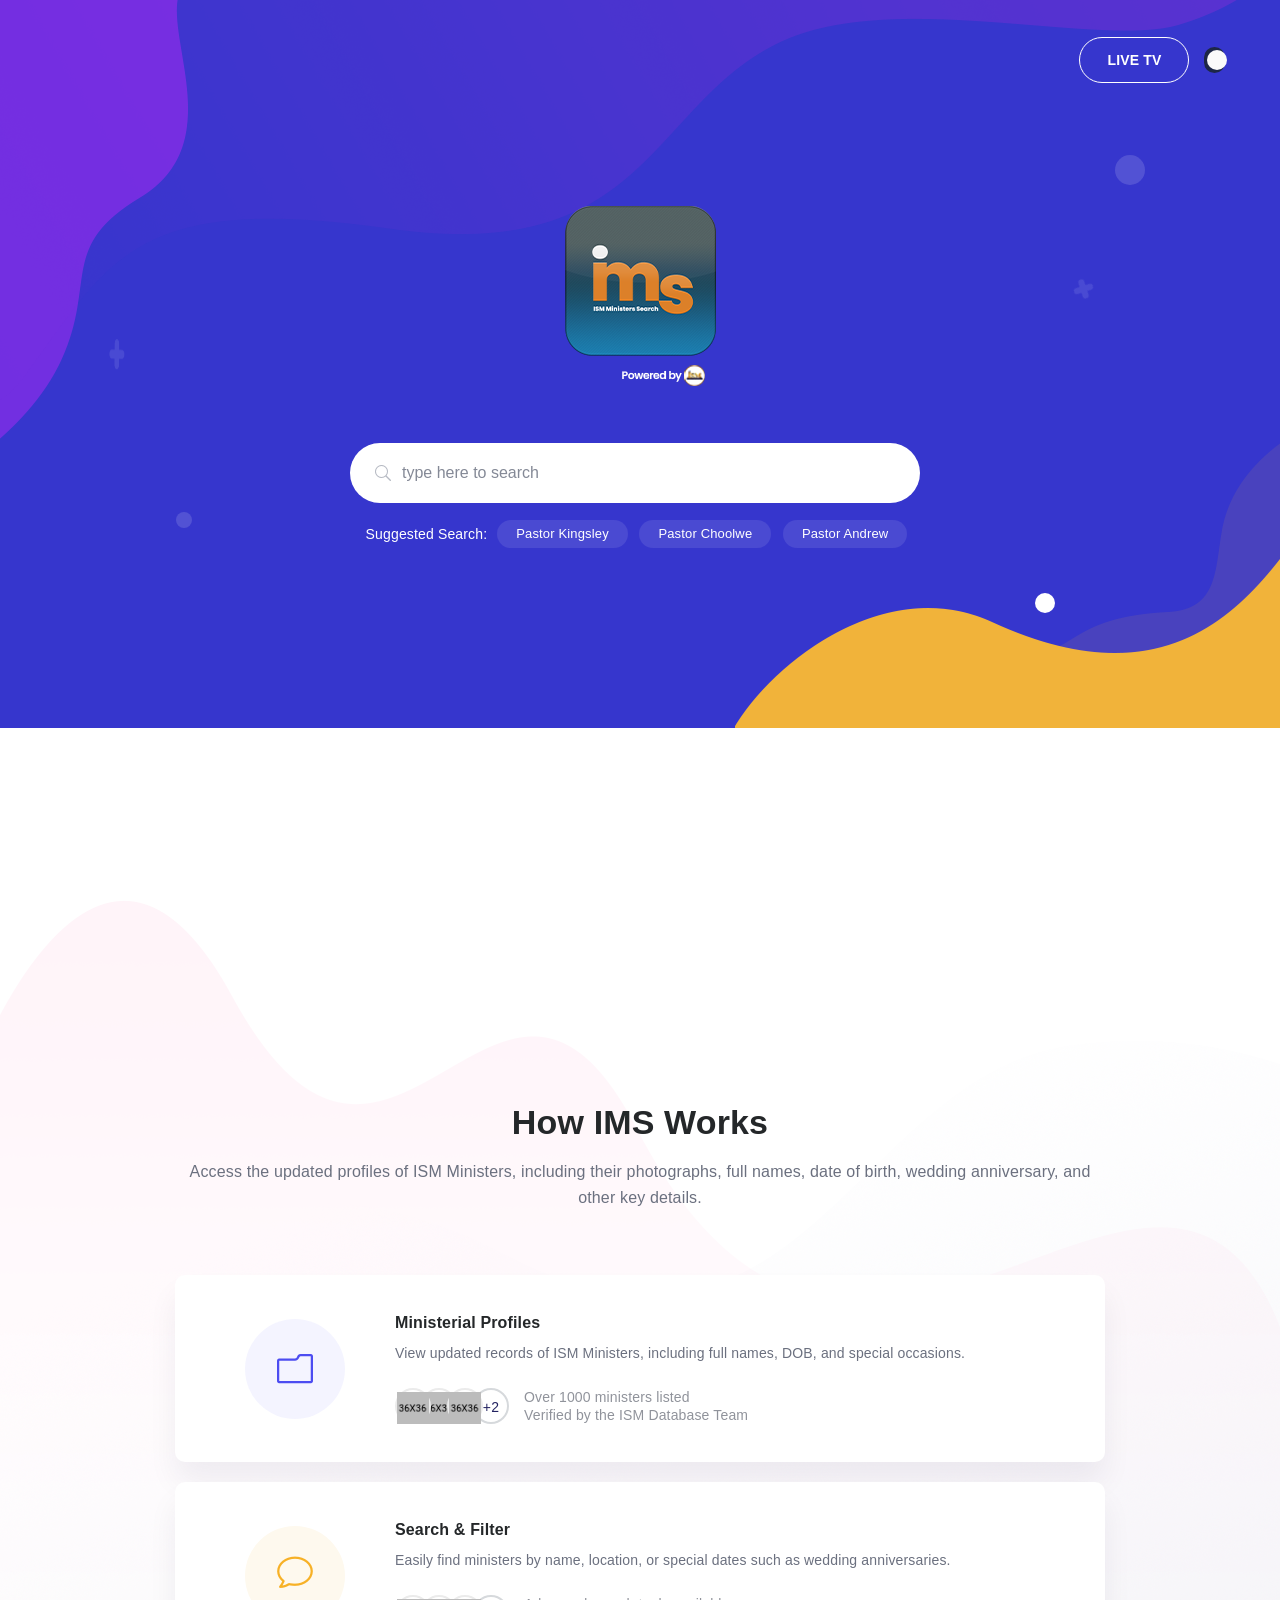
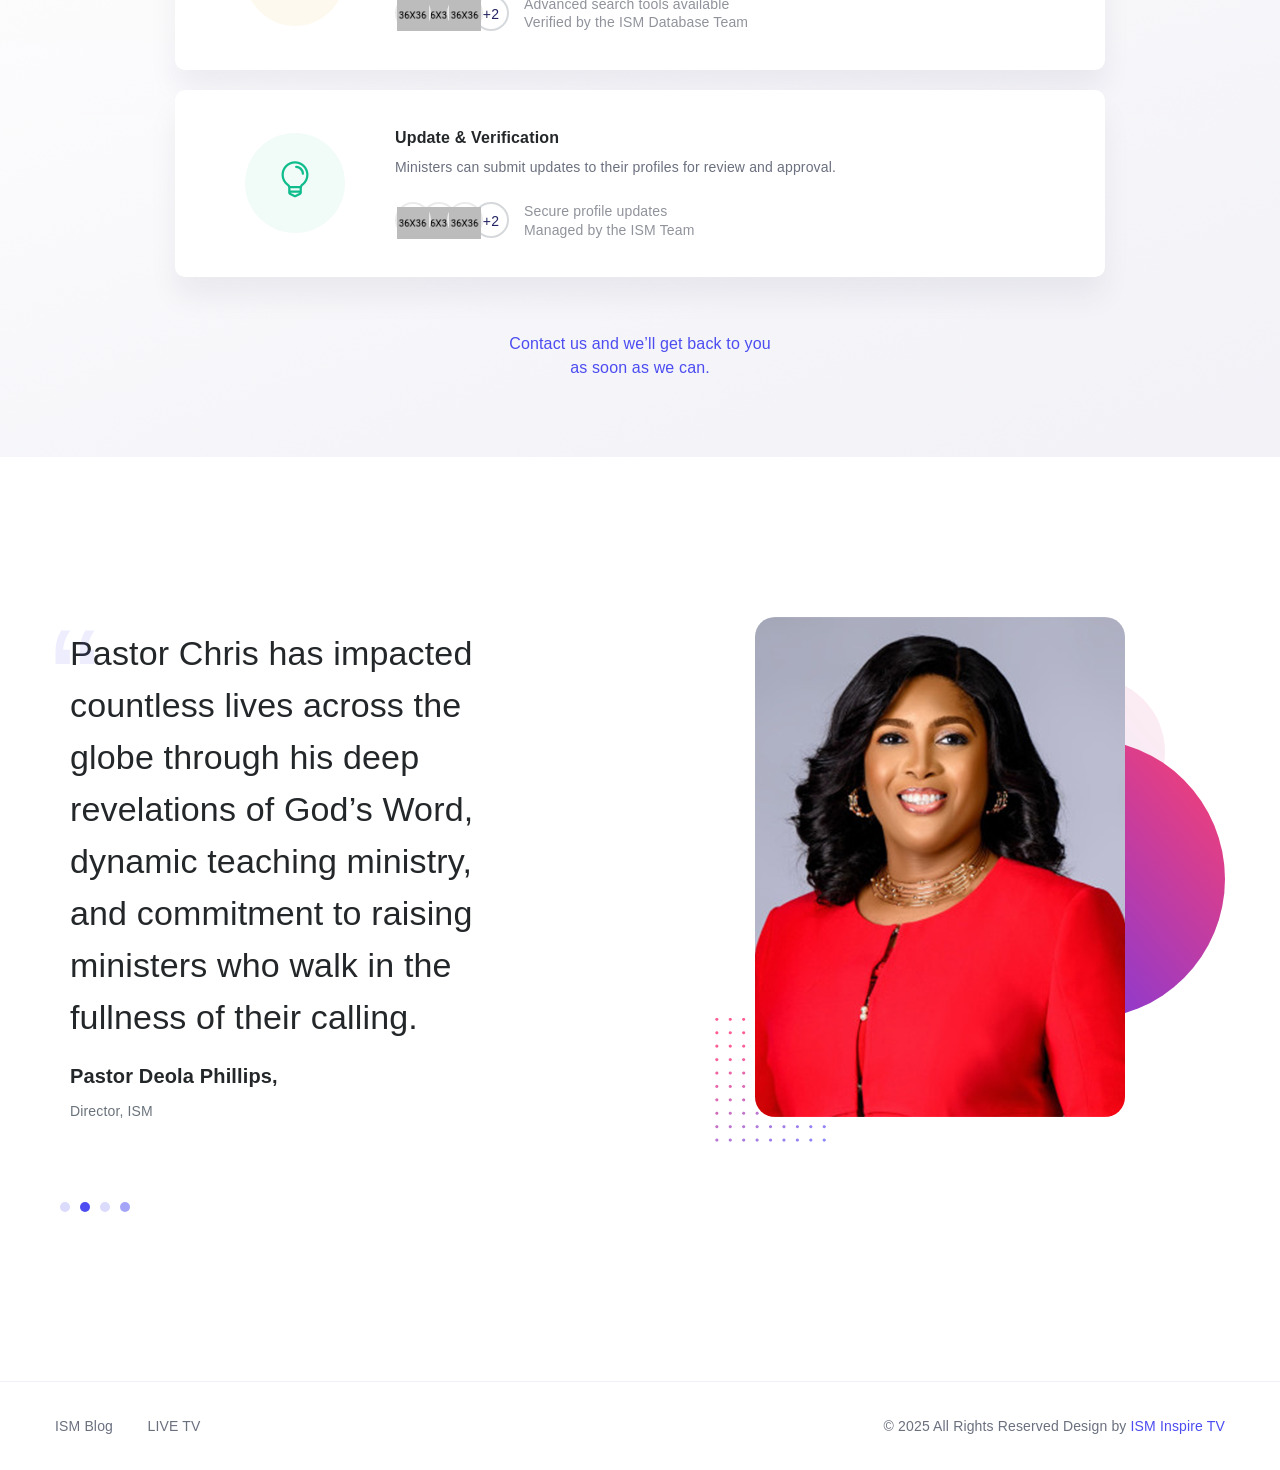
==== commit fe0c09ae: "updated index.html file" ====
--- a/ims-placeholder/index.html
+++ b/ims-placeholder/index.html
@@ -312,9 +312,9 @@
                         <div class="header_search_keyword">
                             <span class="header-search-form__keywords-label">Suggested Search:</span>
                             <ul class="list-unstyled">
-                                <li class="wow fadeInUp" data-wow-delay="0.2s"><a href="#">ism director</a></li>
-                                <li class="wow fadeInUp" data-wow-delay="0.3s"><a href="#">ism hoo</a></li>
-                                <li class="wow fadeInUp" data-wow-delay="0.4s"><a href="#">pastor Andrew</a></li>
+                                <li class="wow fadeInUp" data-wow-delay="0.2s"><a href="#">Pastor Kingsley</a></li>
+                                <li class="wow fadeInUp" data-wow-delay="0.3s"><a href="#">Pastor Choolwe</a></li>
+                                <li class="wow fadeInUp" data-wow-delay="0.4s"><a href="#">Pastor Andrew</a></li>
                             </ul>
                         </div>
                     </form>
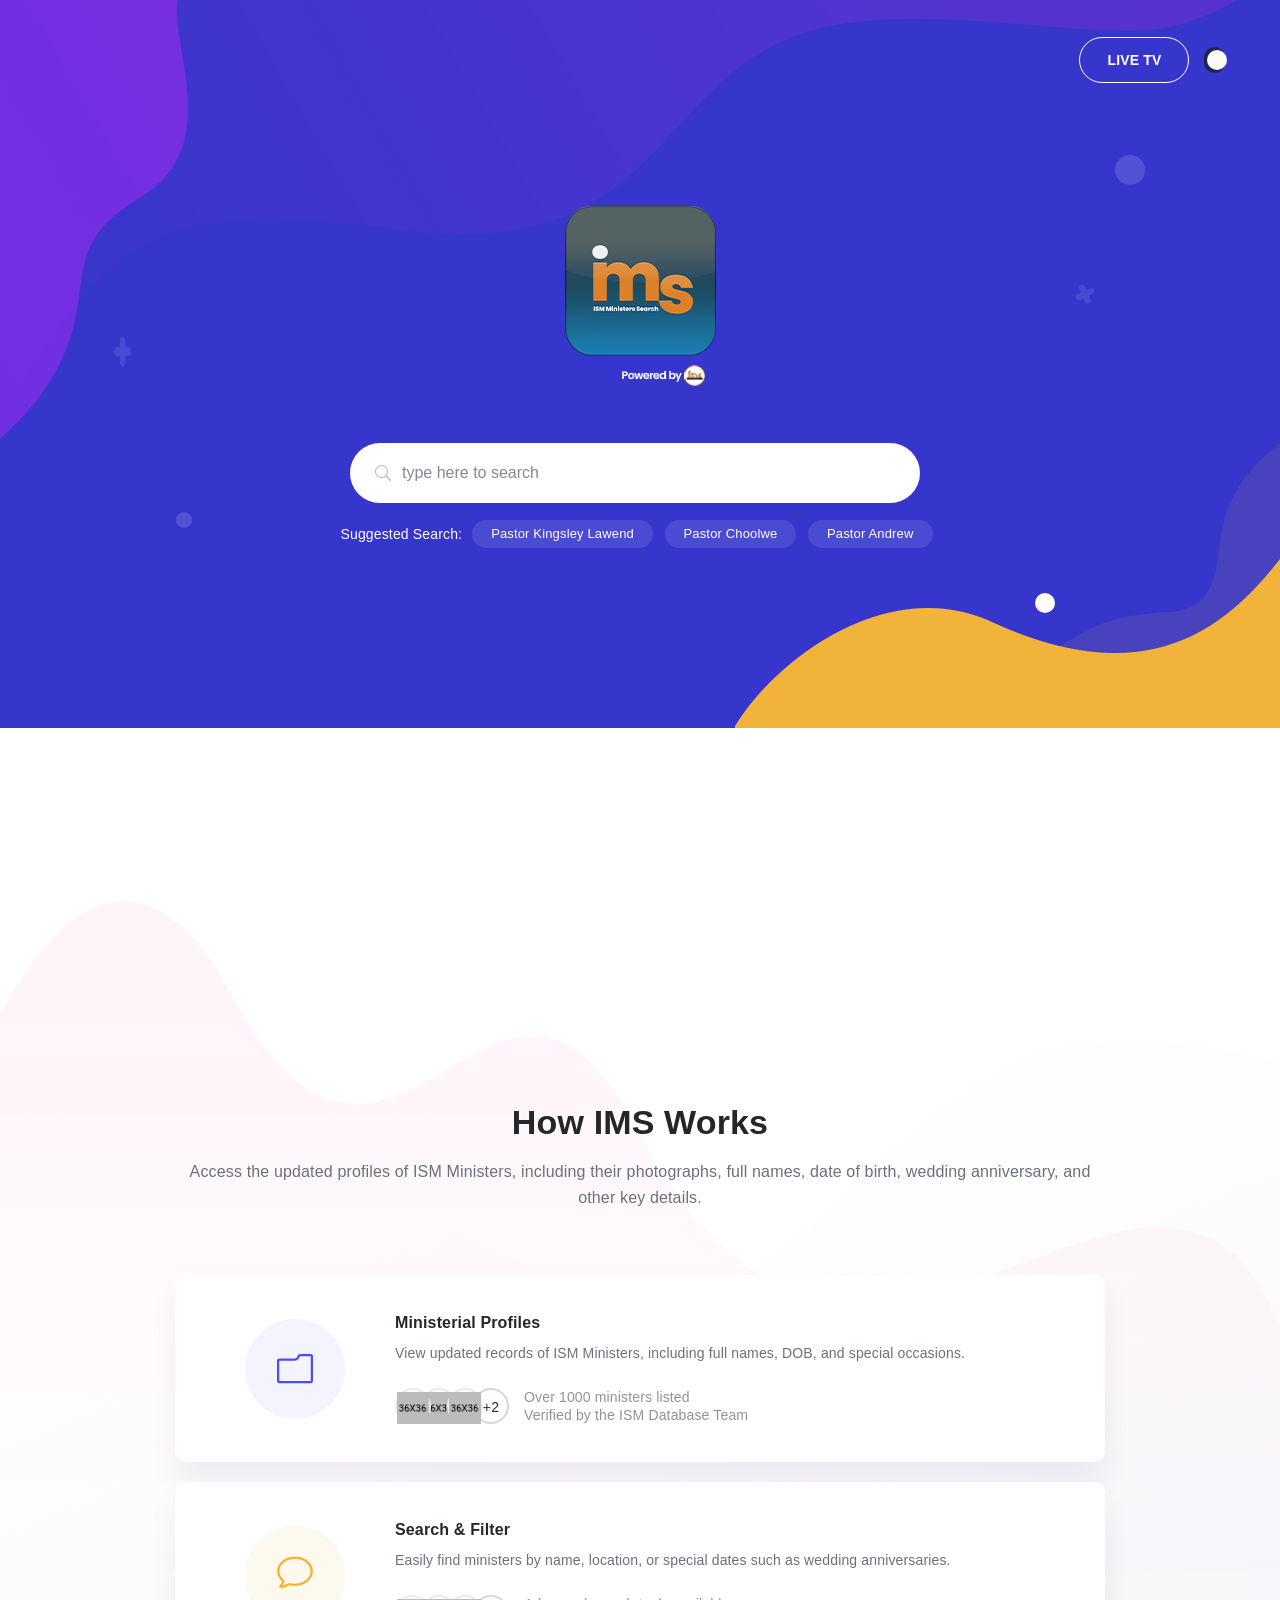
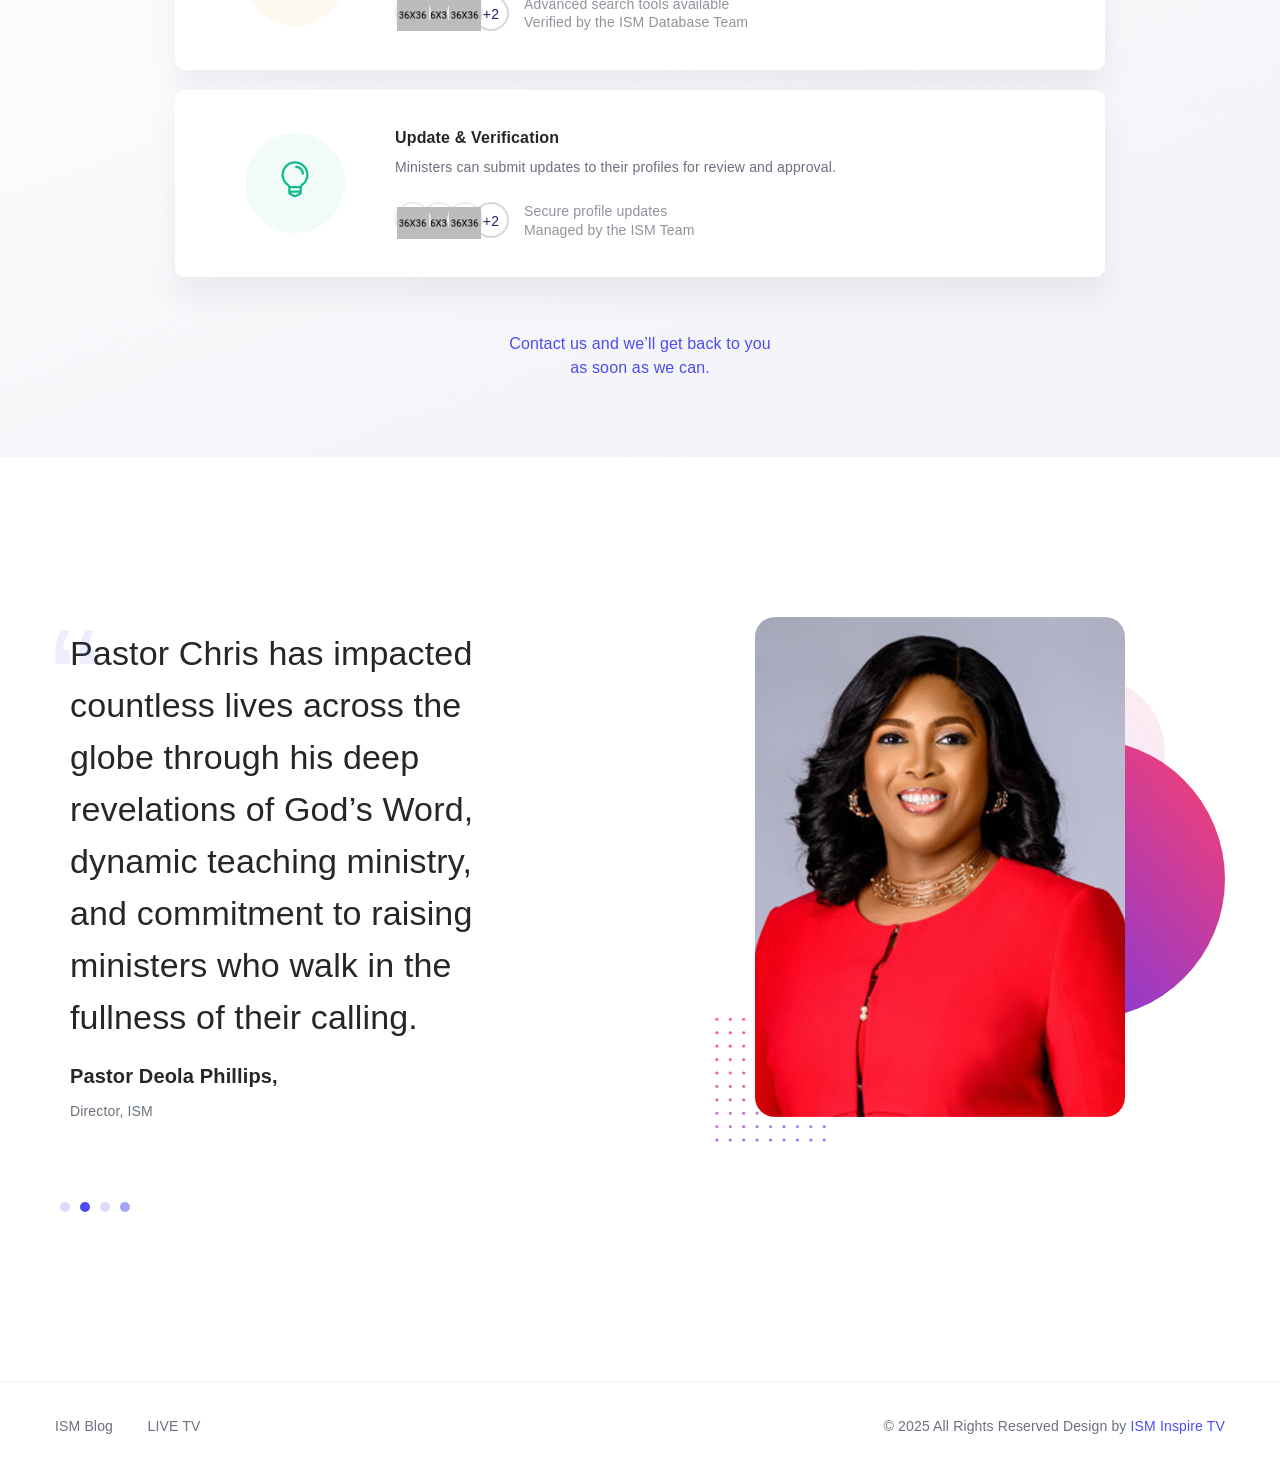
==== commit 4c747b32: "updated index.htm file" ====
--- a/ims-placeholder/index.html
+++ b/ims-placeholder/index.html
@@ -312,7 +312,7 @@
                         <div class="header_search_keyword">
                             <span class="header-search-form__keywords-label">Suggested Search:</span>
                             <ul class="list-unstyled">
-                                <li class="wow fadeInUp" data-wow-delay="0.2s"><a href="#">Pastor Kingsley</a></li>
+                                <li class="wow fadeInUp" data-wow-delay="0.2s"><a href="#">Pastor Kingsley Lawend</a></li>
                                 <li class="wow fadeInUp" data-wow-delay="0.3s"><a href="#">Pastor Choolwe</a></li>
                                 <li class="wow fadeInUp" data-wow-delay="0.4s"><a href="#">Pastor Andrew</a></li>
                             </ul>
